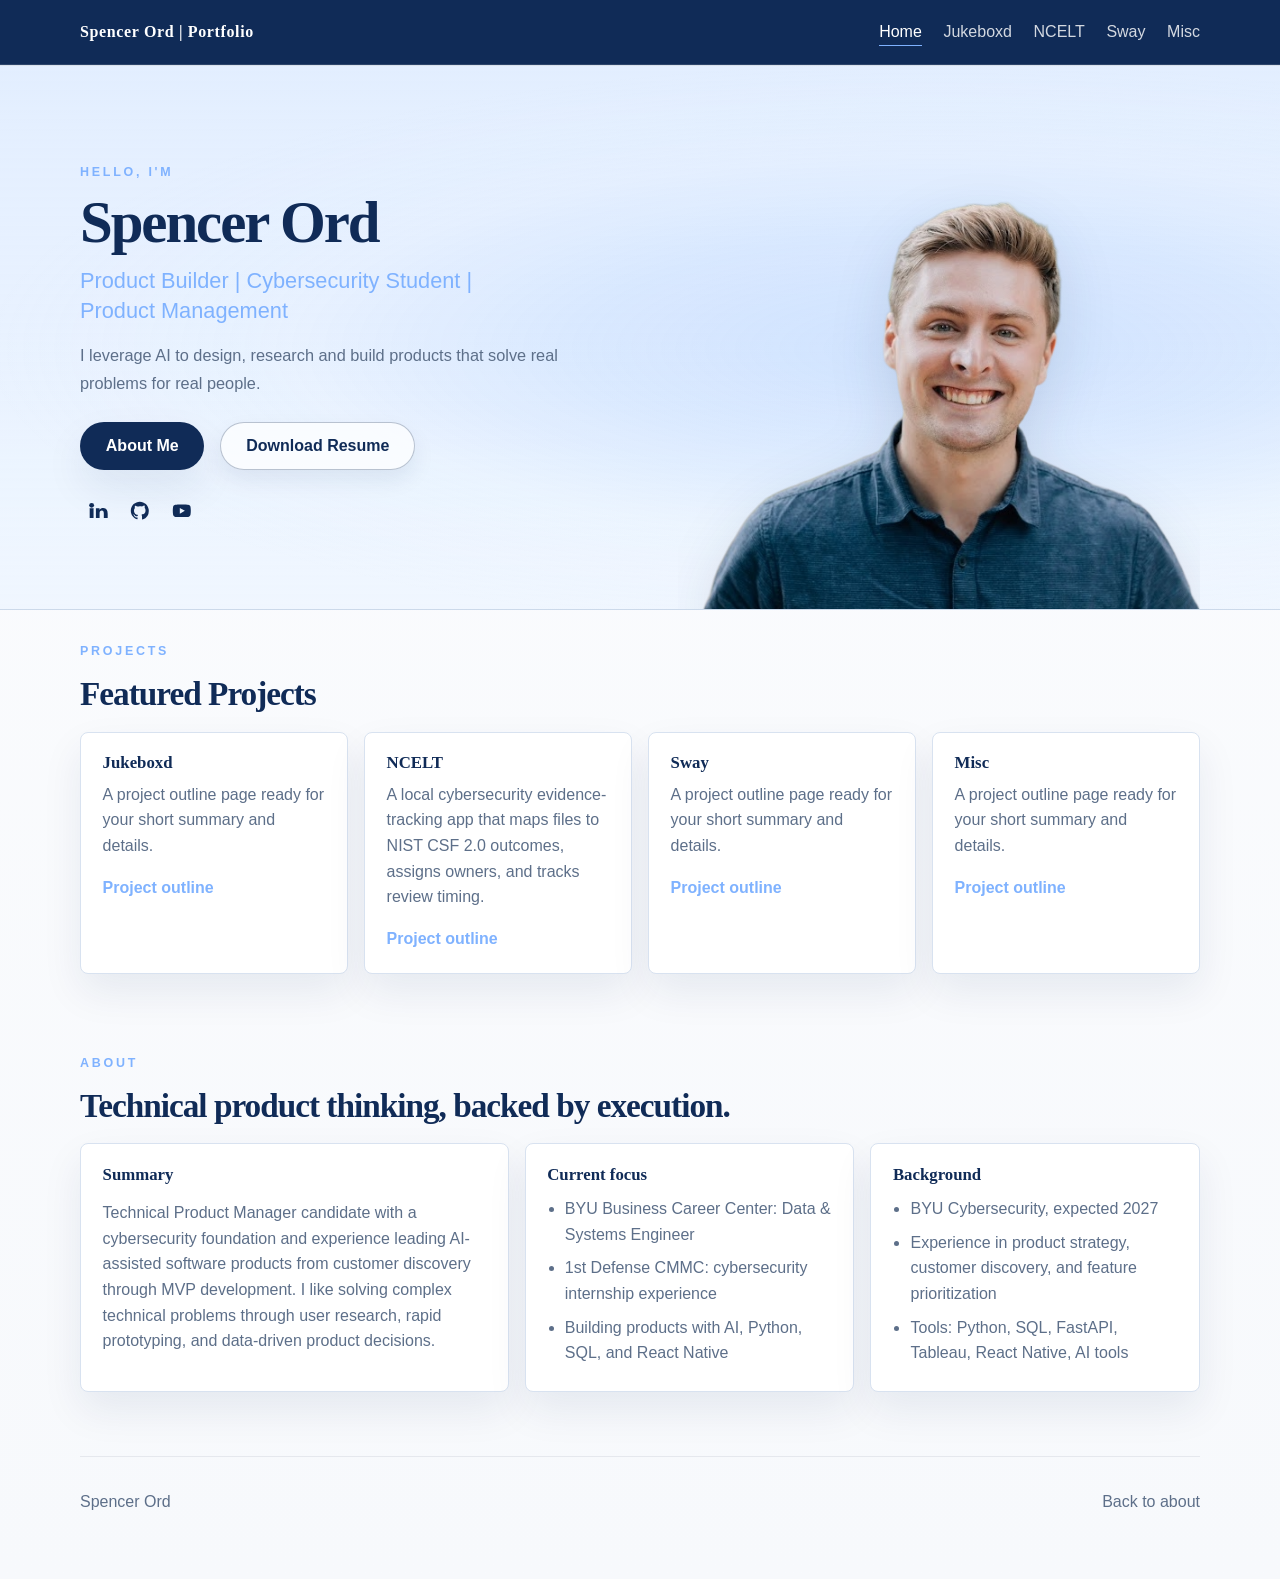
==== index.html @ ccb07f0c "NCELT details updated" ====
<!DOCTYPE html>
<html lang="en">
	<head>
		<meta charset="UTF-8" />
		<meta name="viewport" content="width=device-width, initial-scale=1.0" />
		<title>Spencer Ord | Portfolio</title>
		<link rel="icon" type="image/x-icon" href="assets/img/favicon.png">
		<meta
			name="description"
			content="Spencer Ord's portfolio highlighting product building, cybersecurity, and product management."
		/>
		<link rel="preconnect" href="https://fonts.googleapis.com" />
		<link rel="preconnect" href="https://fonts.gstatic.com" crossorigin />
		<link
			href="https://fonts.googleapis.com/css2?family=Inter:wght@400;500;600;700;800&display=swap"
			rel="stylesheet"
		/>
		<link rel="stylesheet" href="css/styles.css" />
	</head>
	<body>
		<header class="site-header">
			<div class="container nav-bar">
				<a class="brand" href="index.html">Spencer Ord | Portfolio</a>
				<nav class="site-nav" aria-label="Primary navigation">
					<a href="index.html" class="active">Home</a>
					<a href="pages/jukeboxd.html">Jukeboxd</a>
					<a href="pages/ncelt.html">NCELT</a>
					<a href="pages/sway.html">Sway</a>
					<a href="pages/misc.html">Misc</a>
				</nav>
			</div>
		</header>

		<main>
			<section class="hero">
				<div class="container hero-grid">
					<div class="hero-content">
						<p class="eyebrow">Hello, I'm</p>
						<h1>Spencer Ord</h1>
						<p class="hero-copy">Product Builder | Cybersecurity Student | Product Management</p>
						<p class="section-copy">I leverage AI to design, research and build products that solve real problems for real people.</p>
						<div class="hero-actions">
							<a class="btn btn-primary" href="#about">About Me</a>
							<a class="btn btn-secondary" href="assets/Spencer%20Ord%20Product%20Resume.docx">Download Resume</a>
						</div>
						<div class="social-row" id="links" aria-label="Social links">
							<a href="https://www.linkedin.com/in/spencer-ord/" aria-label="LinkedIn">
								<svg viewBox="0 0 24 24" aria-hidden="true">
									<circle cx="6.25" cy="5.9" r="2.7" />
									<rect x="4.1" y="9.2" width="4.3" height="10.8" rx="0.2" />
									<path d="M11 9.2h4v1.5h.1c.8-1.1 2.2-1.8 4-1.8 3.3 0 5 2.2 5 6.3V20h-4.3v-5.1c0-1.9-.7-3.1-2.2-3.1-1.7 0-2.5 1.1-2.5 3.1V20H11z" />
								</svg>
							</a>
							<a href="https://github.com/sord0250" aria-label="GitHub">
								<svg viewBox="0 0 24 24" aria-hidden="true"><path d="M12 2C6.48 2 2 6.48 2 12.02c0 4.42 2.87 8.17 6.84 9.49.5.09.66-.22.66-.47v-1.72c-2.78.61-3.36-1.19-3.36-1.19-.45-1.16-1.1-1.47-1.1-1.47-.9-.61.07-.6.07-.6 1 .07 1.52 1.03 1.52 1.03.88 1.51 2.31 1.07 2.87.82.09-.64.35-1.07.63-1.32-2.22-.25-4.56-1.11-4.56-4.95 0-1.09.39-1.98 1.03-2.68-.1-.25-.45-1.26.1-2.63 0 0 .84-.27 2.75 1.02A9.44 9.44 0 0 1 12 6.81c.85 0 1.71.11 2.51.33 1.9-1.29 2.74-1.02 2.74-1.02.55 1.37.2 2.38.1 2.63.64.7 1.03 1.59 1.03 2.68 0 3.85-2.35 4.7-4.59 4.94.36.32.69.96.69 1.94v2.88c0 .25.16.56.67.46A10.02 10.02 0 0 0 22 12.02C22 6.48 17.52 2 12 2Z"/></svg>
							</a>
							<a href="https://www.youtube.com/@spencer-ord" aria-label="YouTube">
								<svg viewBox="0 0 24 24" aria-hidden="true"><path d="M21.6 7.2a2.49 2.49 0 0 0-1.75-1.77C18.31 5 12 5 12 5s-6.31 0-7.85.43A2.49 2.49 0 0 0 2.4 7.2 26.06 26.06 0 0 0 2 12a26.06 26.06 0 0 0 .4 4.8 2.49 2.49 0 0 0 1.75 1.77C5.69 19 12 19 12 19s6.31 0 7.85-.43a2.49 2.49 0 0 0 1.75-1.77A26.06 26.06 0 0 0 22 12a26.06 26.06 0 0 0-.4-4.8ZM9.8 15.2V8.8L15.4 12Z"/></svg>
							</a>
						</div>
					</div>

					<aside class="hero-portrait" aria-label="Headshot portrait">
						<img class="portrait-image" src="assets/img/headshot.png" alt="Spencer Ord headshot" />
					</aside>
				</div>
			</section>

			<section class="section" id="projects">
				<div class="container">
					<div class="section-heading">
						<p class="eyebrow">Projects</p>
						<h2>Featured Projects</h2>
					</div>

					<div class="project-grid">
						<article class="card">
							<h3>Jukeboxd</h3>
							<p>A project outline page ready for your short summary and details.</p>
							<a class="card-link" href="pages/jukeboxd.html">Project outline</a>
						</article>
						<article class="card">
							<h3>NCELT</h3>
							<p>A local cybersecurity evidence-tracking app that maps files to NIST CSF 2.0 outcomes, assigns owners, and tracks review timing.</p>
							<a class="card-link" href="pages/ncelt.html">Project outline</a>
						</article>
						<article class="card">
							<h3>Sway</h3>
							<p>A project outline page ready for your short summary and details.</p>
							<a class="card-link" href="pages/sway.html">Project outline</a>
						</article>
						<article class="card">
							<h3>Misc</h3>
							<p>A project outline page ready for your short summary and details.</p>
							<a class="card-link" href="pages/misc.html">Project outline</a>
						</article>
					</div>
				</div>
			</section>

			<section class="section about-section" id="about">
				<div class="container">
					<div class="section-heading">
						<p class="eyebrow">About</p>
						<h2>Technical product thinking, backed by execution.</h2>
					</div>
					<div class="about-grid">
						<div class="about-card about-summary">
							<h3>Summary</h3>
							<p>
								Technical Product Manager candidate with a cybersecurity foundation and experience leading AI-assisted software products from customer discovery through MVP development. I like solving complex technical problems through user research, rapid prototyping, and data-driven product decisions.
							</p>
						</div>
						<div class="about-card">
							<h3>Current focus</h3>
							<ul>
								<li>BYU Business Career Center: Data & Systems Engineer</li>
								<li>1st Defense CMMC: cybersecurity internship experience</li>
								<li>Building products with AI, Python, SQL, and React Native</li>
							</ul>
						</div>
						<div class="about-card">
							<h3>Background</h3>
							<ul>
								<li>BYU Cybersecurity, expected 2027</li>
								<li>Experience in product strategy, customer discovery, and feature prioritization</li>
								<li>Tools: Python, SQL, FastAPI, Tableau, React Native, AI tools</li>
							</ul>
						</div>
					</div>
				</div>
			</section>
		</main>

		<footer class="site-footer">
			<div class="container footer-bar">
				<p>Spencer Ord</p>
				<a href="#about">Back to about</a>
			</div>
		</footer>
	</body>
</html>
---- css/styles.css ----
:root {
  color-scheme: light;
  --bg: #f7f9fc;
  --surface: #ffffff;
  --surface-soft: #eef5ff;
  --border: #d8e2f0;
  --text: #10233f;
  --muted: #5d6f89;
  --navy: #102b57;
  --navy-2: #173b73;
  --light-blue: #7fb2ff;
  --light-blue-soft: #d9e9ff;
  --shadow: 0 18px 40px rgba(16, 43, 87, 0.08);
  --shadow-strong: 0 16px 34px rgba(16, 43, 87, 0.16);
  --radius: 8px;
  --space-1: 0.5rem;
  --space-2: 1rem;
  --space-3: 1.5rem;
  --space-4: 2rem;
  --space-5: 3rem;
}

* {
  box-sizing: border-box;
}

html {
  scroll-behavior: smooth;
}

body {
  margin: 0;
  font-family: "Segoe UI", "Helvetica Neue", Arial, sans-serif;
  background: linear-gradient(180deg, #fbfcfe 0%, var(--bg) 100%);
  color: var(--text);
  line-height: 1.6;
}

a {
  color: inherit;
  text-decoration: none;
}

.container {
  width: min(1120px, calc(100% - 2rem));
  margin: 0 auto;
}

.site-header {
  position: sticky;
  top: 0;
  z-index: 20;
  background: var(--navy);
  backdrop-filter: blur(12px);
  border-bottom: 1px solid rgba(255, 255, 255, 0.12);
}

.nav-bar,
.footer-bar {
  display: flex;
  align-items: center;
  justify-content: space-between;
  gap: var(--space-2);
  padding: 1rem 0;
}

.brand {
  font-weight: 800;
  letter-spacing: 0.04em;
  color: #ffffff;
  font-family: Georgia, "Times New Roman", serif;
}

.site-nav {
  display: flex;
  align-items: center;
  gap: 1.35rem;
  flex-wrap: wrap;
}

.site-nav a {
  position: relative;
  display: inline-flex;
  align-items: center;
  min-height: 2rem;
  color: rgba(255, 255, 255, 0.82);
  transition: color 240ms ease;
}

.site-nav a::after {
  position: absolute;
  right: 0;
  bottom: 0.1rem;
  left: 0;
  height: 1px;
  content: "";
  background: var(--light-blue);
  opacity: 0;
  transform: scaleX(0.5);
  transform-origin: center;
  transition: transform 240ms ease, opacity 240ms ease;
}

.site-nav a:hover,
.site-nav a.active {
  color: #ffffff;
}

.site-nav a:hover::after,
.site-nav a.active::after {
  opacity: 1;
  transform: scaleX(1);
}

.hero {
  padding: var(--space-5) 0 0;
  background:
    radial-gradient(ellipse at 73% 52%, rgba(127, 178, 255, 0.24) 0%, rgba(127, 178, 255, 0.14) 28%, rgba(217, 233, 255, 0.08) 48%, rgba(217, 233, 255, 0) 72%),
    linear-gradient(180deg, rgba(217, 233, 255, 0.72) 0%, rgba(239, 246, 255, 0.94) 100%);
  border-top: 1px solid rgba(16, 35, 63, 0.1);
  border-bottom: 1px solid rgba(16, 35, 63, 0.1);
}

.hero-grid,
.project-grid-detail {
  display: grid;
  gap: var(--space-5);
  align-items: stretch;
  grid-template-columns: minmax(0, 1fr) minmax(320px, 0.95fr);
}

.hero-grid {
  min-height: clamp(29rem, 55vh, 34rem);
}

.hero-content {
  align-self: center;
  max-width: none;
  width: 100%;
  padding-bottom: var(--space-4);
}

.eyebrow {
  margin: 0 0 var(--space-1);
  color: var(--light-blue);
  letter-spacing: 0.22em;
  text-transform: uppercase;
  font-size: 0.78rem;
  font-weight: 700;
}

h1,
h2,
h3 {
  line-height: 1.08;
  margin: 0;
  font-family: Georgia, serif;
  font-weight: 700;
}

h1 {
  font-size: clamp(2.6rem, 4.6vw, 4.35rem);
  letter-spacing: -0.035em;
  color: var(--navy);
}

h2 {
  font-size: clamp(1.5rem, 2.6vw, 2.3rem);
  letter-spacing: -0.03em;
  color: var(--navy);
}

h3 {
  font-size: 1.05rem;
  color: var(--navy);
}

.hero-copy,
.section-copy,
.card p,
.project-panel p,
.project-summary p {
  color: var(--muted);
}

.hero-copy {
  max-width: 36ch;
  font-size: clamp(1.18rem, 2vw, 1.36rem);
  line-height: 1.35;
  margin: 0.75rem 0 0;
  color: var(--light-blue);
}

.section-copy {
  max-width: 60ch;
  margin: var(--space-2) 0 0;
  font-size: 1.02rem;
  line-height: 1.75;
}

.hero-actions {
  display: flex;
  flex-wrap: wrap;
  gap: var(--space-2);
  margin-top: var(--space-3);
}

.btn {
  display: inline-flex;
  align-items: center;
  justify-content: center;
  min-height: 3rem;
  padding: 0 1.55rem;
  border-radius: 999px;
  font-weight: 700;
  line-height: 1;
  border: 1px solid transparent;
  box-shadow: 0 10px 22px rgba(16, 43, 87, 0.08);
  transition: transform 240ms ease, background-color 240ms ease, border-color 240ms ease, box-shadow 240ms ease, color 240ms ease;
}

.btn:hover {
  box-shadow: var(--shadow-strong);
  transform: translateY(-2px);
}

.btn-primary {
  background: var(--navy);
  color: white;
  box-shadow: var(--shadow);
}

.btn-secondary {
  background: rgba(255, 255, 255, 0.72);
  color: var(--navy);
  border-color: rgba(16, 43, 87, 0.28);
}

.btn-secondary:hover {
  background: #ffffff;
  border-color: rgba(16, 43, 87, 0.42);
}

.card,
.info-panel,
.project-panel {
  background: var(--surface);
  border: 1px solid var(--border);
  border-radius: var(--radius);
  box-shadow: var(--shadow);
}

.info-panel,
.project-panel,
.card {
  padding: 1.35rem;
}

.hero-portrait {
  position: relative;
  background: transparent;
  border: 0;
  box-shadow: none;
  min-height: 100%;
  display: flex;
  justify-content: flex-end;
  align-items: flex-end;
  overflow: hidden;
}


.portrait-image {
  width: min(100%, 620px);
  height: auto;
  object-fit: contain;
  filter: drop-shadow(0 20px 28px rgba(16, 35, 63, 0.12));
  position: relative;
  z-index: 1;
  margin-bottom: 0;
}

.hero-portrait .portrait-label,
.hero-portrait .portrait-figure {
  display: none;
}

.project-grid {
  display: grid;
  grid-template-columns: repeat(4, minmax(0, 1fr));
  gap: 1rem;
}

.card p {
  margin: 0.6rem 0 0;
}

.card .card-link {
  display: inline-flex;
  margin-top: 1rem;
  color: var(--light-blue);
  font-weight: 700;
}

.social-row {
  display: flex;
  align-items: center;
  gap: var(--space-1);
  margin-top: var(--space-3);
}

.social-row a {
  display: inline-flex;
  align-items: center;
  justify-content: center;
  width: 2.15rem;
  height: 2.15rem;
  border-radius: 50%;
  color: var(--navy);
  transition: background-color 240ms ease, color 240ms ease, transform 240ms ease;
}

.social-row a:hover {
  background: rgba(255, 255, 255, 0.7);
  color: var(--navy-2);
  transform: translateY(-1px);
}

.social-row svg {
  width: 1.35rem;
  height: 1.35rem;
  fill: currentColor;
}

.about-section {
  padding-top: 1rem;
}

.about-grid {
  display: grid;
  grid-template-columns: 1.3fr 1fr 1fr;
  gap: 1rem;
}

.about-card {
  padding: 1.35rem;
  background: var(--surface);
  border: 1px solid var(--border);
  border-radius: var(--radius);
  box-shadow: var(--shadow);
}

.about-card p,
.about-card li {
  color: var(--muted);
}

.about-card ul {
  margin: 0.75rem 0 0;
  padding-left: 1.1rem;
}

.about-card li + li {
  margin-top: 0.5rem;
}

.section {
  padding: 2rem 0 3rem;
}

.section-heading {
  display: grid;
  gap: 0.35rem;
  margin-bottom: 1.25rem;
}

.project-page {
  padding: 3rem 0 4rem;
}

.project-summary {
  margin-top: 1rem;
  padding: 1rem 1.1rem;
  border: 1px solid var(--border);
  border-radius: var(--radius);
  background: var(--surface);
}

.project-intro {
  margin: 0;
  color: var(--muted);
  font-size: 1.05rem;
  line-height: 1.7;
}

.project-snapshot {
  display: grid;
  grid-template-columns: repeat(3, minmax(0, 1fr));
  gap: 0.85rem;
  margin-top: 1rem;
}

.project-stat {
  padding: 1rem;
  border: 1px solid var(--border);
  border-radius: var(--radius);
  background: linear-gradient(180deg, #ffffff 0%, #f6f9fe 100%);
}

.project-stat span {
  display: block;
  color: var(--light-blue);
  font-size: 0.72rem;
  font-weight: 800;
  letter-spacing: 0.18em;
  text-transform: uppercase;
}

.project-stat strong {
  display: block;
  margin-top: 0.45rem;
  color: var(--navy);
  font-size: 1rem;
  line-height: 1.35;
}

.project-stat p {
  margin: 0.55rem 0 0;
  color: var(--muted);
  font-size: 0.94rem;
}

.video-placeholder {
  aspect-ratio: 16 / 9;
  display: grid;
  place-items: center;
  margin-top: 0.9rem;
  border-radius: var(--radius);
  border: 1px dashed #b6c8e3;
  background: linear-gradient(180deg, #edf4ff 0%, #f7fbff 100%);
  color: var(--navy);
  font-weight: 700;
}

.detail-list {
  display: grid;
  gap: 1rem;
}

.project-section-grid {
  display: grid;
  grid-template-columns: repeat(3, minmax(0, 1fr));
  gap: 1rem;
  margin-top: 1rem;
}

.project-section-grid-alt {
  grid-template-columns: repeat(2, minmax(0, 1fr));
}

.project-ai-section {
  margin-top: 1rem;
  padding: 1.35rem;
}

.ai-grid {
  display: grid;
  grid-template-columns: repeat(3, minmax(0, 1fr));
  gap: 1rem;
  margin-top: 1rem;
}

.ai-grid div {
  padding: 1rem;
  border: 1px solid var(--border);
  border-radius: var(--radius);
  background: linear-gradient(180deg, #ffffff 0%, #f6f9fe 100%);
}

.ai-grid span {
  display: block;
  color: var(--light-blue);
  font-size: 0.72rem;
  font-weight: 800;
  letter-spacing: 0.18em;
  text-transform: uppercase;
}

.ai-grid p {
  margin: 0.5rem 0 0;
  color: var(--muted);
}

.project-story p:last-child,
.project-panel p:last-child {
  margin-bottom: 0;
}

.feature-list {
  margin: 0.85rem 0 0;
  padding-left: 1.1rem;
  color: var(--muted);
}

.feature-list li + li {
  margin-top: 0.55rem;
}

.blank-field {
  min-height: 4rem;
  margin-top: 0.75rem;
  border-radius: var(--radius);
  border: 1px dashed #b6c8e3;
  background: linear-gradient(180deg, #f9fbff 0%, #edf4ff 100%);
}

.site-footer {
  padding: 1rem 0 2rem;
}

.footer-bar {
  border-top: 1px solid rgba(16, 35, 63, 0.08);
  color: var(--muted);
}

@media (max-width: 820px) {
  .hero-grid,
  .project-grid-detail,
  .project-grid,
  .about-grid,
  .project-snapshot,
  .project-section-grid,
  .ai-grid {
    grid-template-columns: 1fr;
  }

  .project-section-grid-alt {
    grid-template-columns: 1fr;
  }

  .nav-bar,
  .footer-bar {
    flex-direction: column;
    align-items: flex-start;
  }

  .site-nav {
    gap: 0.95rem;
  }

  .hero {
    padding-top: var(--space-4);
    background:
      radial-gradient(ellipse at 50% 82%, rgba(127, 178, 255, 0.22) 0%, rgba(127, 178, 255, 0.12) 30%, rgba(217, 233, 255, 0.07) 50%, rgba(217, 233, 255, 0) 74%),
      linear-gradient(180deg, rgba(217, 233, 255, 0.72) 0%, rgba(239, 246, 255, 0.94) 100%);
  }

  .hero-grid {
    min-height: 0;
    gap: var(--space-2);
  }

  .hero-content {
    padding-bottom: var(--space-2);
  }

  .hero-portrait {
    min-height: 0;
    justify-content: center;
  }

  .portrait-image {
    width: min(100%, 31rem);
  }
}

@media (max-width: 520px) {
  .container {
    width: min(100% - 1.5rem, 1120px);
  }

  .nav-bar,
  .footer-bar {
    gap: 0.75rem;
  }

  .site-nav {
    width: 100%;
    justify-content: space-between;
    gap: 0.5rem;
  }

  .hero {
    padding-top: var(--space-3);
  }

  h1 {
    font-size: clamp(2.35rem, 13vw, 3.2rem);
  }

  .hero-actions {
    gap: 0.75rem;
  }

  .btn {
    width: 100%;
    padding-inline: var(--space-2);
  }

  .social-row {
    justify-content: center;
  }

  .portrait-image {
    width: min(100%, 26rem);
  }
}
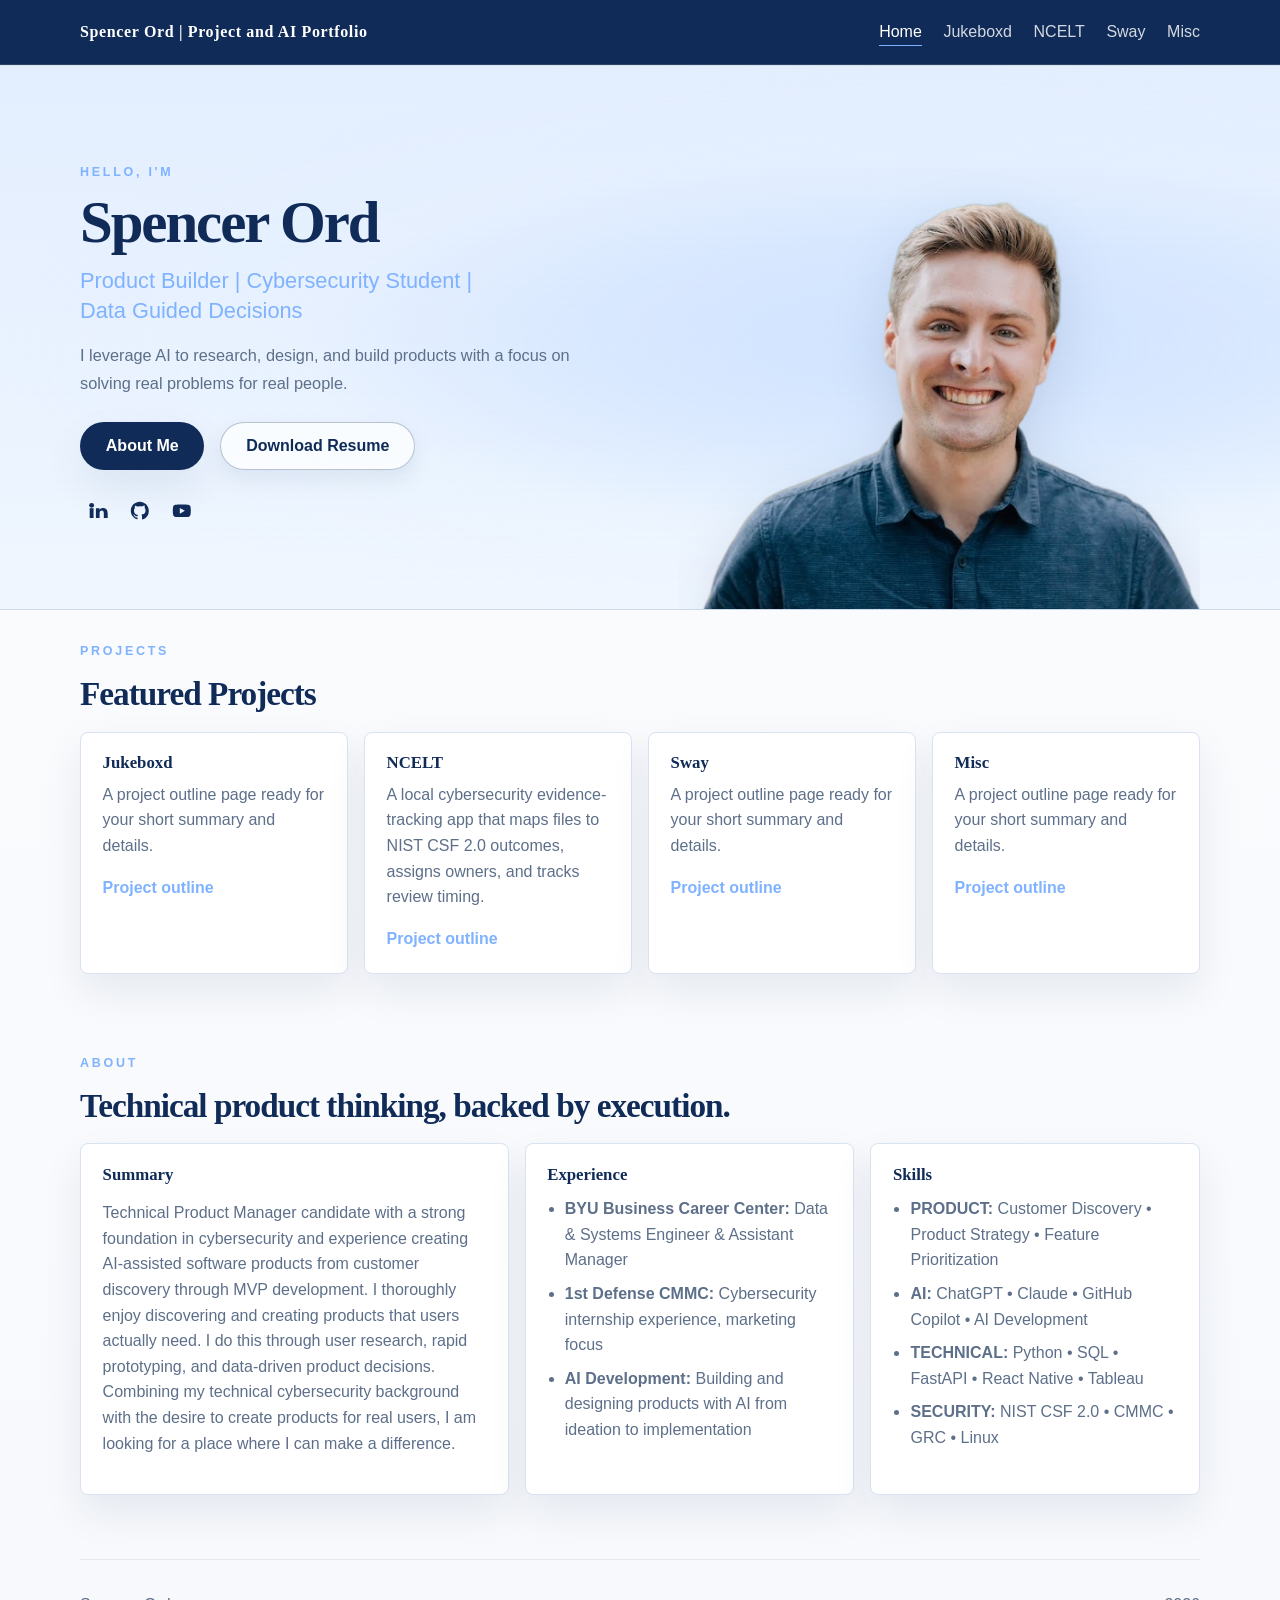
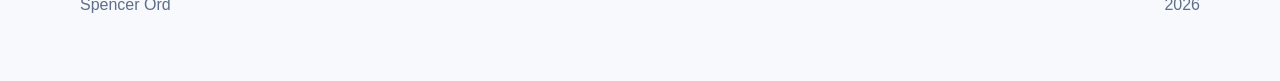
==== commit 65915cdf: "1st draft of Jukeboxd tab" ====
--- a/index.html
+++ b/index.html
@@ -3,7 +3,7 @@
 	<head>
 		<meta charset="UTF-8" />
 		<meta name="viewport" content="width=device-width, initial-scale=1.0" />
-		<title>Spencer Ord | Portfolio</title>
+		<title>Spencer Ord | Project and AI Portfolio</title>
 		<link rel="icon" type="image/x-icon" href="assets/img/favicon.png">
 		<meta
 			name="description"
@@ -20,7 +20,7 @@
 	<body>
 		<header class="site-header">
 			<div class="container nav-bar">
-				<a class="brand" href="index.html">Spencer Ord | Portfolio</a>
+				<a class="brand" href="index.html">Spencer Ord | Project and AI Portfolio</a>
 				<nav class="site-nav" aria-label="Primary navigation">
 					<a href="index.html" class="active">Home</a>
 					<a href="pages/jukeboxd.html">Jukeboxd</a>
@@ -37,8 +37,8 @@
 					<div class="hero-content">
 						<p class="eyebrow">Hello, I'm</p>
 						<h1>Spencer Ord</h1>
-						<p class="hero-copy">Product Builder | Cybersecurity Student | Product Management</p>
-						<p class="section-copy">I leverage AI to design, research and build products that solve real problems for real people.</p>
+						<p class="hero-copy">Product Builder | Cybersecurity Student | Data Guided Decisions </p>
+						<p class="section-copy">I leverage AI to research, design, and build products with a focus on solving real problems for real people.</p>
 						<div class="hero-actions">
 							<a class="btn btn-primary" href="#about">About Me</a>
 							<a class="btn btn-secondary" href="assets/Spencer%20Ord%20Product%20Resume.docx">Download Resume</a>
@@ -108,23 +108,24 @@
 						<div class="about-card about-summary">
 							<h3>Summary</h3>
 							<p>
-								Technical Product Manager candidate with a cybersecurity foundation and experience leading AI-assisted software products from customer discovery through MVP development. I like solving complex technical problems through user research, rapid prototyping, and data-driven product decisions.
+								Technical Product Manager candidate with a strong foundation in cybersecurity and experience creating AI-assisted software products from customer discovery through MVP development. I thoroughly enjoy discovering and creating products that users actually need. I do this through user research, rapid prototyping, and data-driven product decisions. Combining my technical cybersecurity background with the desire to create products for real users, I am looking for a place where I can make a difference.
 							</p>
 						</div>
 						<div class="about-card">
-							<h3>Current focus</h3>
+							<h3>Experience</h3>
 							<ul>
-								<li>BYU Business Career Center: Data & Systems Engineer</li>
-								<li>1st Defense CMMC: cybersecurity internship experience</li>
-								<li>Building products with AI, Python, SQL, and React Native</li>
+								<li><b>BYU Business Career Center:</b> Data & Systems Engineer & Assistant Manager</li>
+								<li><b>1st Defense CMMC:</b> Cybersecurity internship experience, marketing focus</li>
+								<li><b>AI Development:</b> Building and designing products with AI from ideation to implementation</li>
 							</ul>
 						</div>
 						<div class="about-card">
-							<h3>Background</h3>
+							<h3>Skills</h3>
 							<ul>
-								<li>BYU Cybersecurity, expected 2027</li>
-								<li>Experience in product strategy, customer discovery, and feature prioritization</li>
-								<li>Tools: Python, SQL, FastAPI, Tableau, React Native, AI tools</li>
+								<li><b>PRODUCT:</b> Customer Discovery • Product Strategy • Feature Prioritization</li>
+								<li><b>AI:</b> ChatGPT • Claude • GitHub Copilot • AI Development</li>
+								<li><b>TECHNICAL:</b> Python • SQL • FastAPI • React Native • Tableau</li>
+								<li><b>SECURITY:</b> NIST CSF 2.0 • CMMC • GRC • Linux</li>
 							</ul>
 						</div>
 					</div>
@@ -135,7 +136,7 @@
 		<footer class="site-footer">
 			<div class="container footer-bar">
 				<p>Spencer Ord</p>
-				<a href="#about">Back to about</a>
+				<a>2026</a>
 			</div>
 		</footer>
 	</body>
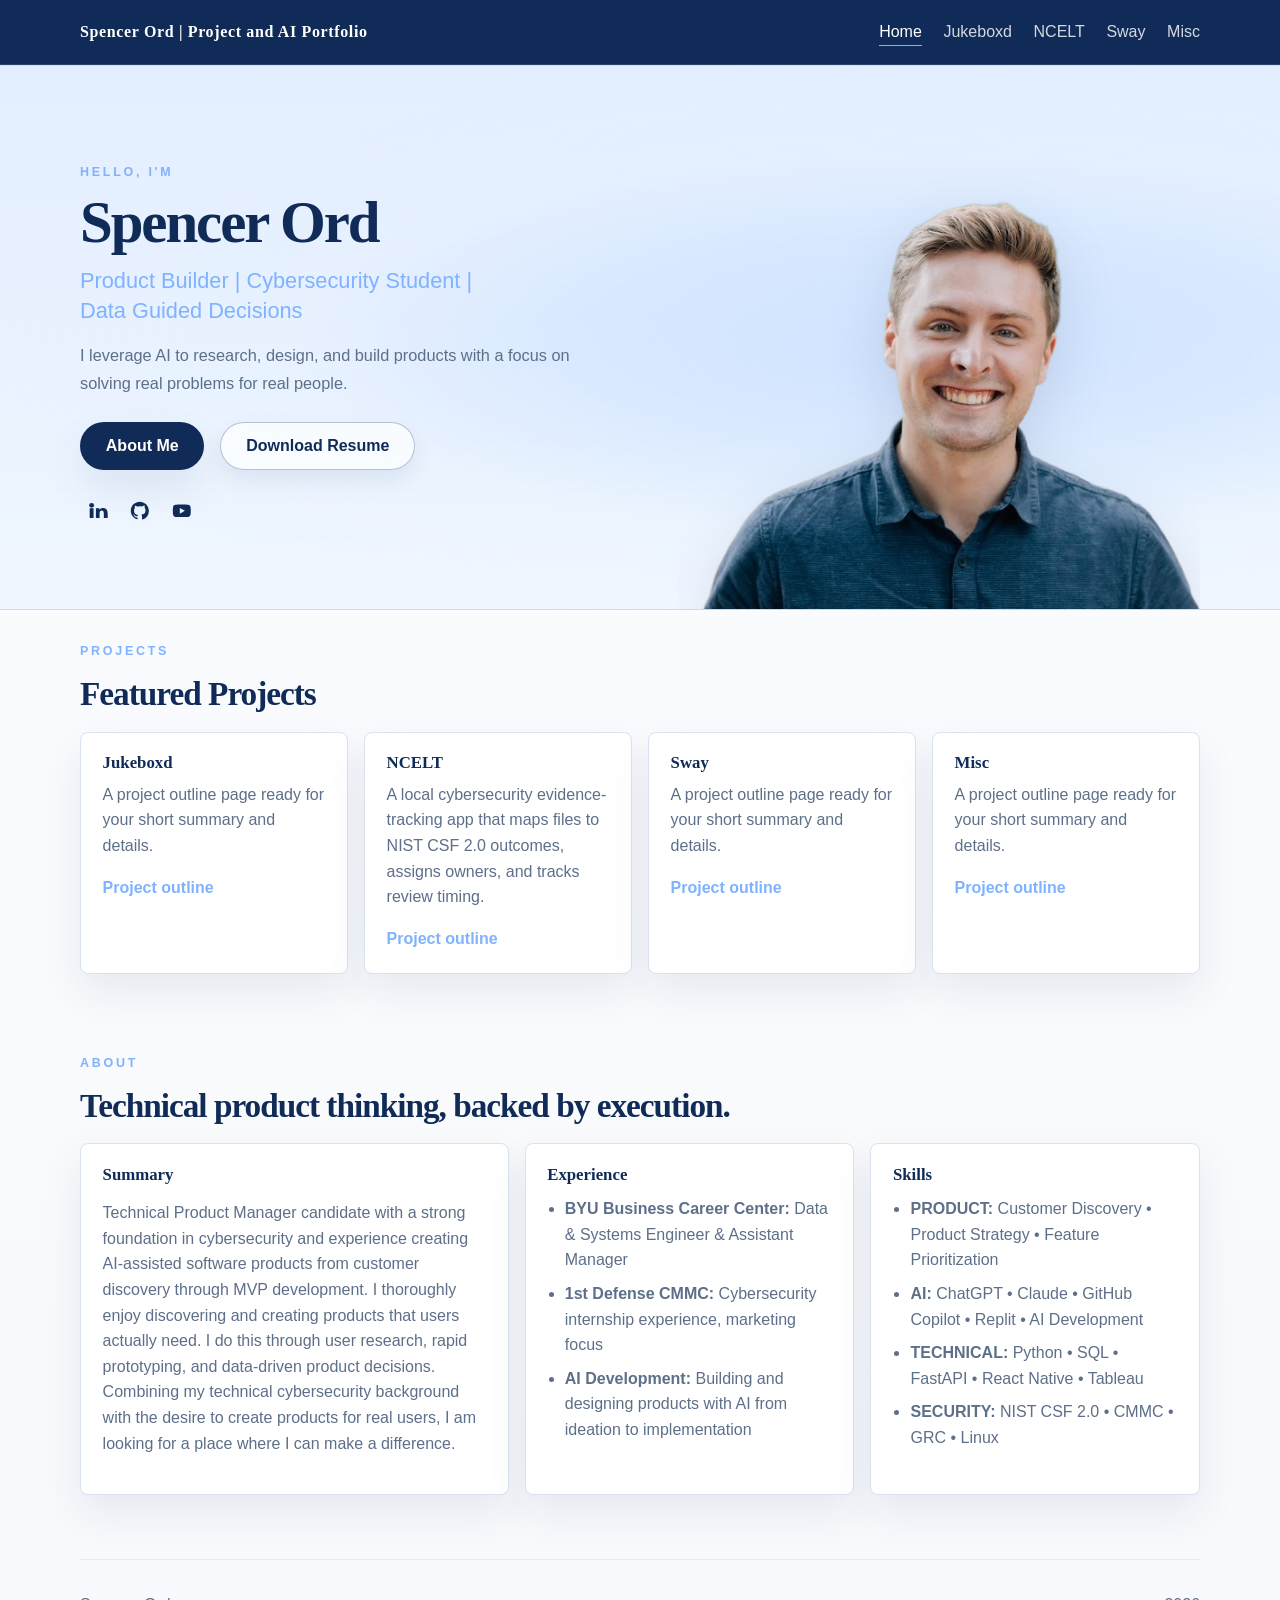
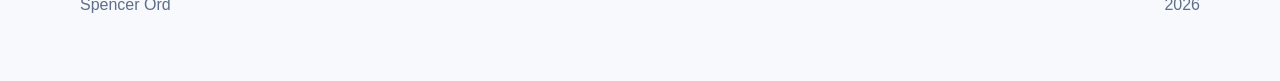
==== commit 64a23cf3: "added replit" ====
--- a/index.html
+++ b/index.html
@@ -123,7 +123,7 @@
 							<h3>Skills</h3>
 							<ul>
 								<li><b>PRODUCT:</b> Customer Discovery • Product Strategy • Feature Prioritization</li>
-								<li><b>AI:</b> ChatGPT • Claude • GitHub Copilot • AI Development</li>
+								<li><b>AI:</b> ChatGPT • Claude • GitHub Copilot • Replit • AI Development</li>
 								<li><b>TECHNICAL:</b> Python • SQL • FastAPI • React Native • Tableau</li>
 								<li><b>SECURITY:</b> NIST CSF 2.0 • CMMC • GRC • Linux</li>
 							</ul>
--- a/css/styles.css
+++ b/css/styles.css
@@ -112,6 +112,156 @@
   transform: scaleX(1);
 }
 
+.sway-page {
+  --bg: #fbfaf4;
+  --surface: #ffffff;
+  --surface-soft: #f5f6ef;
+  --border: #e2e7d8;
+  --text: #21412f;
+  --muted: #5c6f5d;
+  --navy: #234d33;
+  --navy-2: #2f6a42;
+  --light-blue: #a9cf8f;
+  --light-blue-soft: #d9e8c7;
+  --shadow: 0 18px 40px rgba(35, 77, 51, 0.1);
+  --shadow-strong: 0 16px 34px rgba(35, 77, 51, 0.18);
+  background: linear-gradient(180deg, #ffffff 0%, #fbfaf4 100%);
+}
+
+.sway-page .site-header {
+  background: #234d33;
+  border-bottom-color: rgba(214, 231, 198, 0.18);
+}
+
+.sway-page .brand {
+  color: #f5edd9;
+}
+
+.sway-page .site-nav a {
+  color: rgba(245, 237, 217, 0.88);
+}
+
+.sway-page .site-nav a::after {
+  background: #c7e3a0;
+}
+
+.sway-page .site-nav a:hover,
+.sway-page .site-nav a.active {
+  color: #f5edd9;
+}
+
+.jukeboxd-page {
+  --bg: #fbfaf4;
+  --surface: #ffffff;
+  --surface-soft: #f6f2e8;
+  --border: #d9d4c8;
+  --text: #2E3A5C;
+  --muted: #A94A34;
+  --navy: #2E3A5C;
+  --navy-2: #3d4b70;
+  --light-blue: #A94A34;
+  --light-blue-soft: #f0d4cc;
+  --shadow: 0 18px 40px rgba(46, 58, 92, 0.1);
+  --shadow-strong: 0 16px 34px rgba(46, 58, 92, 0.18);
+  background: linear-gradient(180deg, #ffffff 0%, #fbfaf4 100%);
+}
+
+.jukeboxd-page .site-header {
+  background: #2E3A5C;
+  border-bottom-color: rgba(251, 250, 244, 0.14);
+}
+
+.jukeboxd-page .brand {
+  color: #fbfaf4;
+}
+
+.jukeboxd-page .site-nav a {
+  color: rgba(251, 250, 244, 0.9);
+}
+
+.jukeboxd-page .site-nav a::after {
+  background: #A94A34;
+}
+
+.jukeboxd-page .site-nav a:hover,
+.jukeboxd-page .site-nav a.active {
+  color: #fbfaf4;
+}
+
+.ncelt-page {
+  color-scheme: light;
+  --bg: #f7f8ff;
+  --surface: #ffffff;
+  --surface-soft: #eef2ff;
+  --border: #d6dcff;
+  --text: #282932;
+  --muted: #555d78;
+  --navy: #282932;
+  --navy-2: #8f96ff;
+  --light-blue: #76a8ff;
+  --light-blue-soft: #dbe6ff;
+  --shadow: 0 18px 40px rgba(40, 41, 50, 0.1);
+  --shadow-strong: 0 18px 42px rgba(118, 168, 255, 0.22);
+  background: linear-gradient(180deg, #ffffff 0%, #f7f8ff 100%);
+}
+
+.ncelt-page .site-header {
+  background: #282932;
+  border-bottom-color: rgba(143, 150, 255, 0.22);
+}
+
+.ncelt-page .brand {
+  color: #ffffff;
+}
+
+.ncelt-page .site-nav a {
+  color: rgba(255, 255, 255, 0.78);
+}
+
+.ncelt-page .site-nav a::after {
+  background: linear-gradient(90deg, #8f96ff 0%, #76a8ff 100%);
+}
+
+.ncelt-page .site-nav a:hover,
+.ncelt-page .site-nav a.active {
+  color: #ffffff;
+}
+
+.ncelt-page .project-page {
+  background: linear-gradient(180deg, #ffffff 0%, #f7f8ff 100%);
+}
+
+.ncelt-page .project-summary,
+.ncelt-page .project-panel,
+.ncelt-page .project-dashboard-card,
+.ncelt-page .project-dashboard-decisions,
+.ncelt-page .project-metric,
+.ncelt-page .project-ai-mini-grid div {
+  background: #ffffff;
+  border-color: #d6dcff;
+  box-shadow: var(--shadow);
+}
+
+.ncelt-page .project-ai-mini-grid div {
+  background: linear-gradient(180deg, #ffffff 0%, #f3f6ff 100%);
+}
+
+.ncelt-page .eyebrow,
+.ncelt-page .project-metric span {
+  color: #6f78ff;
+}
+
+.ncelt-page .project-step-number {
+  background: linear-gradient(135deg, #8f96ff 0%, #76a8ff 100%);
+  color: #0f1117;
+  box-shadow: 0 10px 22px rgba(118, 168, 255, 0.22);
+}
+
+.ncelt-page .video-placeholder {
+  background: linear-gradient(180deg, #f3f6ff 0%, #ffffff 100%);
+  border-color: #b9c7ff;
+  color: #282932;
+}
 .hero {
   padding: var(--space-5) 0 0;
   background:
@@ -385,28 +535,163 @@
   background: var(--surface);
 }
 
-.project-intro {
-  margin: 0;
-  color: var(--muted);
-  font-size: 1.05rem;
-  line-height: 1.7;
-}
-
-.project-snapshot {
-  display: grid;
-  grid-template-columns: repeat(3, minmax(0, 1fr));
-  gap: 0.85rem;
+.project-dashboard {
+  display: grid;
+  gap: 1rem;
   margin-top: 1rem;
 }
 
-.project-stat {
-  padding: 1rem;
+.project-dashboard-top {
+  display: grid;
+  grid-template-columns: repeat(2, minmax(0, 1fr));
+  gap: 1rem;
+}
+
+.project-dashboard-card,
+.project-dashboard-decisions,
+.project-dashboard-features,
+.project-metric {
+  background: var(--surface);
   border: 1px solid var(--border);
   border-radius: var(--radius);
+  box-shadow: var(--shadow);
+}
+
+.project-dashboard-card,
+.project-dashboard-decisions,
+.project-metric {
+  padding: 1.35rem;
+}
+
+.project-dashboard-card p,
+.project-dashboard-decisions p,
+.project-metric p {
+  color: var(--muted);
+}
+
+.project-dashboard-card p {
+  margin: 0.65rem 0 0;
+}
+
+.project-dashboard-decisions {
+  padding: 1.35rem 1.35rem 1.1rem;
+}
+
+.project-step-list {
+  display: grid;
+  gap: 0.85rem;
+  margin: 1rem 0 0;
+  padding: 0;
+  list-style: none;
+}
+
+.project-step-list li {
+  display: flex;
+  gap: 0.85rem;
+  align-items: flex-start;
+  color: var(--muted);
+}
+
+.project-step-number {
+  flex: none;
+  display: grid;
+  place-items: center;
+  width: 1.75rem;
+  height: 1.75rem;
+  border-radius: 999px;
+  background: var(--navy);
+  color: #ffffff;
+  font-size: 0.88rem;
+  font-weight: 800;
+}
+
+.project-step-copy {
+  padding-top: 0.05rem;
+}
+
+.project-step-copy strong {
+  display: block;
+  color: var(--text);
+  font-size: 0.98rem;
+}
+
+.project-step-copy span {
+  display: block;
+  margin-top: 0.22rem;
+}
+
+.project-dashboard-features {
+  padding: 1.15rem 1.35rem 1.3rem;
+}
+
+.project-tag-row {
+  display: flex;
+  flex-wrap: wrap;
+  gap: 0.75rem;
+  margin-top: 0.95rem;
+}
+
+.project-tag {
+  display: inline-flex;
+  align-items: center;
+  min-height: 2.45rem;
+  padding: 0 1rem;
+  border-radius: 999px;
+  border: 1px solid var(--border);
   background: linear-gradient(180deg, #ffffff 0%, #f6f9fe 100%);
-}
-
-.project-stat span {
+  color: var(--navy);
+  font-weight: 700;
+  box-shadow: 0 10px 20px rgba(16, 43, 87, 0.06);
+}
+
+.project-impact-grid {
+  display: grid;
+  grid-template-columns: minmax(240px, 1fr) minmax(0, 2fr);
+  gap: 1rem;
+}
+
+.project-impact-card--wide {
+  display: grid;
+  gap: 1rem;
+}
+
+.project-impact-mini-grid {
+  display: grid;
+  grid-template-columns: repeat(2, minmax(0, 1fr));
+  gap: 1rem;
+}
+
+.project-impact-card--ai {
+  display: grid;
+  gap: 1rem;
+  align-content: start;
+}
+
+.project-ai-mini-grid {
+  display: grid;
+  gap: 0.75rem;
+}
+
+.project-ai-mini-grid div {
+  padding: 0.9rem 1rem;
+  border-radius: var(--radius);
+  border: 1px solid var(--border);
+  background: linear-gradient(180deg, #ffffff 0%, #f6f9fe 100%);
+}
+
+.project-ai-mini-grid strong {
+  display: block;
+  color: var(--navy);
+  font-size: 0.96rem;
+  line-height: 1.35;
+}
+
+.project-ai-mini-grid p {
+  margin: 0.35rem 0 0;
+  font-size: 0.92rem;
+}
+
+.project-metric span {
   display: block;
   color: var(--light-blue);
   font-size: 0.72rem;
@@ -415,7 +700,7 @@
   text-transform: uppercase;
 }
 
-.project-stat strong {
+.project-metric strong {
   display: block;
   margin-top: 0.45rem;
   color: var(--navy);
@@ -423,10 +708,16 @@
   line-height: 1.35;
 }
 
-.project-stat p {
+.project-metric p {
   margin: 0.55rem 0 0;
+  font-size: 0.94rem;
+}
+
+.project-intro {
+  margin: 0;
   color: var(--muted);
-  font-size: 0.94rem;
+  font-size: 1.05rem;
+  line-height: 1.7;
 }
 
 .video-placeholder {
@@ -441,78 +732,6 @@
   font-weight: 700;
 }
 
-.detail-list {
-  display: grid;
-  gap: 1rem;
-}
-
-.project-section-grid {
-  display: grid;
-  grid-template-columns: repeat(3, minmax(0, 1fr));
-  gap: 1rem;
-  margin-top: 1rem;
-}
-
-.project-section-grid-alt {
-  grid-template-columns: repeat(2, minmax(0, 1fr));
-}
-
-.project-ai-section {
-  margin-top: 1rem;
-  padding: 1.35rem;
-}
-
-.ai-grid {
-  display: grid;
-  grid-template-columns: repeat(3, minmax(0, 1fr));
-  gap: 1rem;
-  margin-top: 1rem;
-}
-
-.ai-grid div {
-  padding: 1rem;
-  border: 1px solid var(--border);
-  border-radius: var(--radius);
-  background: linear-gradient(180deg, #ffffff 0%, #f6f9fe 100%);
-}
-
-.ai-grid span {
-  display: block;
-  color: var(--light-blue);
-  font-size: 0.72rem;
-  font-weight: 800;
-  letter-spacing: 0.18em;
-  text-transform: uppercase;
-}
-
-.ai-grid p {
-  margin: 0.5rem 0 0;
-  color: var(--muted);
-}
-
-.project-story p:last-child,
-.project-panel p:last-child {
-  margin-bottom: 0;
-}
-
-.feature-list {
-  margin: 0.85rem 0 0;
-  padding-left: 1.1rem;
-  color: var(--muted);
-}
-
-.feature-list li + li {
-  margin-top: 0.55rem;
-}
-
-.blank-field {
-  min-height: 4rem;
-  margin-top: 0.75rem;
-  border-radius: var(--radius);
-  border: 1px dashed #b6c8e3;
-  background: linear-gradient(180deg, #f9fbff 0%, #edf4ff 100%);
-}
-
 .site-footer {
   padding: 1rem 0 2rem;
 }
@@ -527,13 +746,12 @@
   .project-grid-detail,
   .project-grid,
   .about-grid,
-  .project-snapshot,
-  .project-section-grid,
-  .ai-grid {
+  .project-dashboard-top,
+  .project-impact-grid {
     grid-template-columns: 1fr;
   }
 
-  .project-section-grid-alt {
+  .project-impact-mini-grid {
     grid-template-columns: 1fr;
   }
 
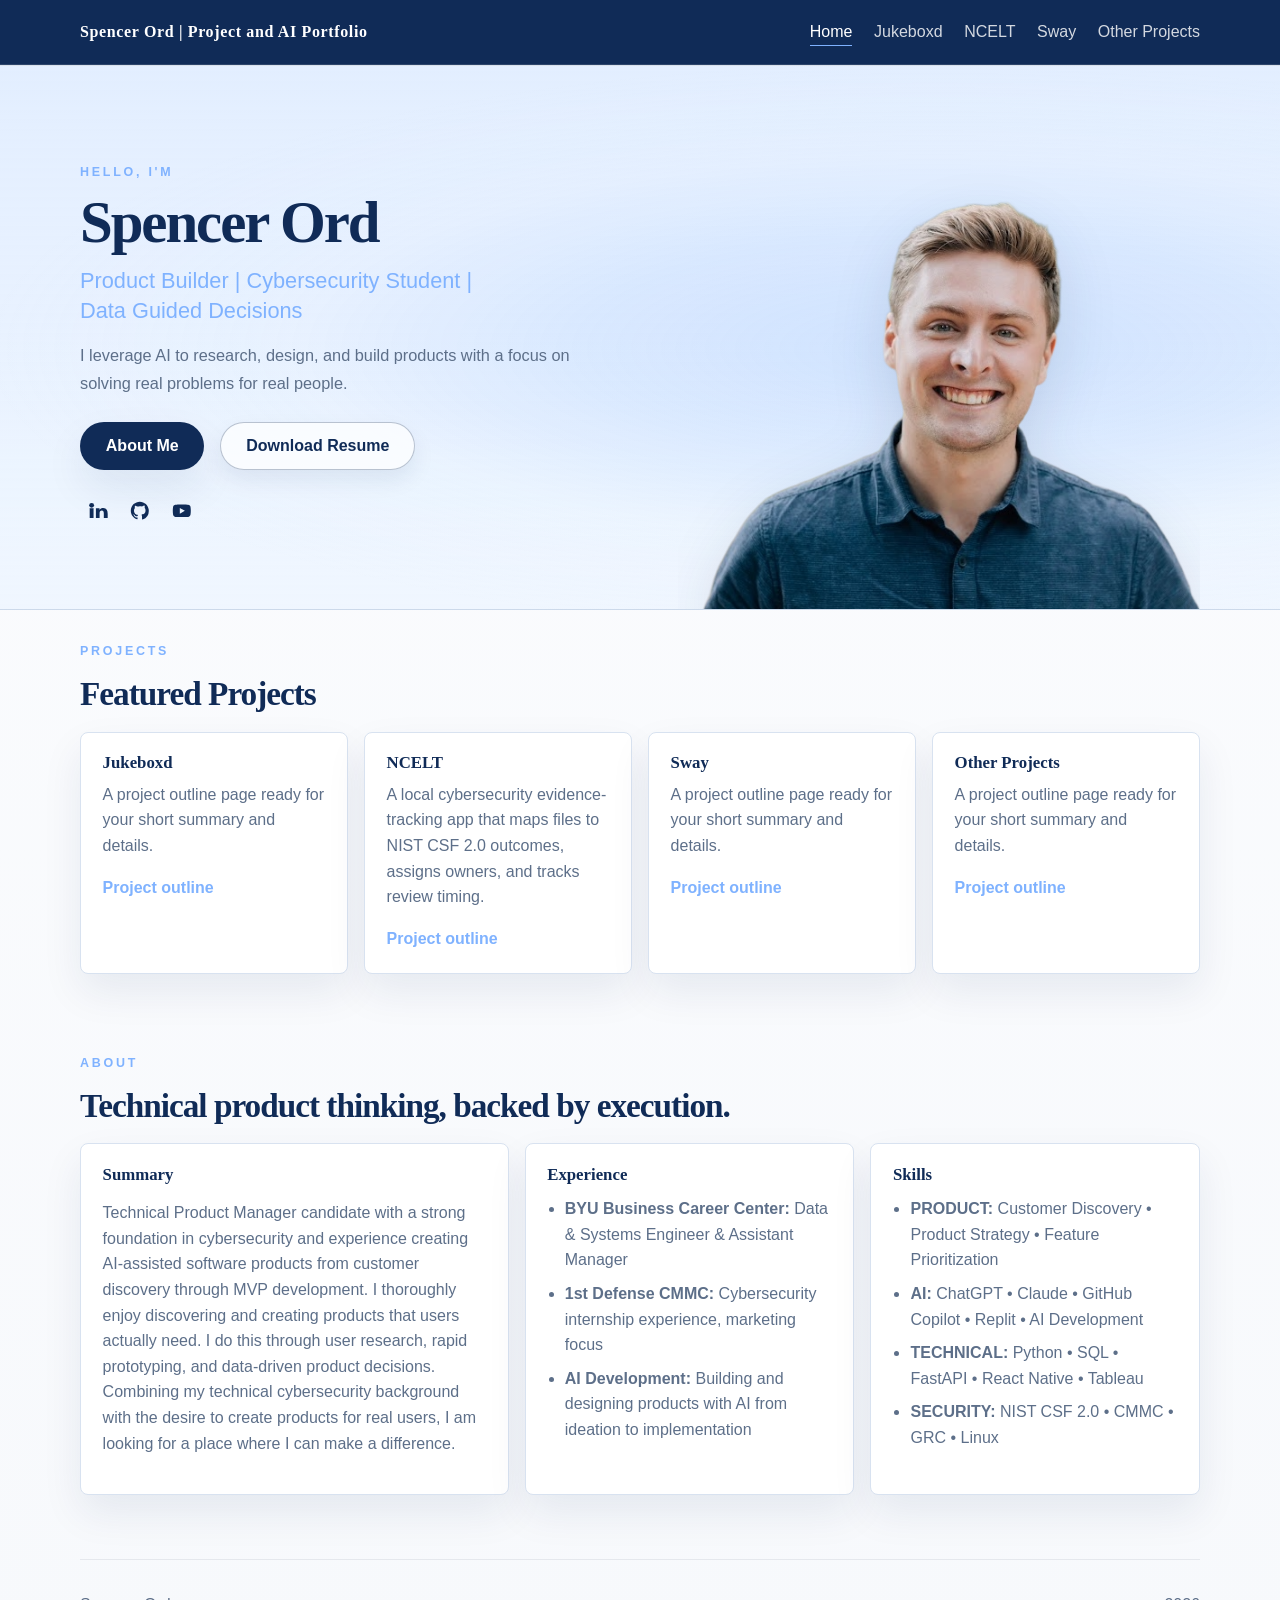
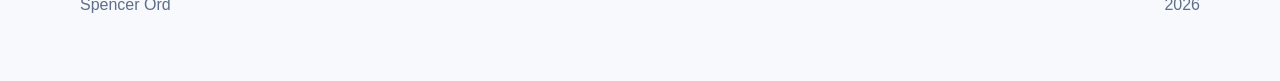
==== commit 9000362f: "2 projects in Other Projects setup" ====
--- a/index.html
+++ b/index.html
@@ -26,7 +26,7 @@
 					<a href="pages/jukeboxd.html">Jukeboxd</a>
 					<a href="pages/ncelt.html">NCELT</a>
 					<a href="pages/sway.html">Sway</a>
-					<a href="pages/misc.html">Misc</a>
+					<a href="pages/misc.html">Other Projects</a>
 				</nav>
 			</div>
 		</header>
@@ -90,7 +90,7 @@
 							<a class="card-link" href="pages/sway.html">Project outline</a>
 						</article>
 						<article class="card">
-							<h3>Misc</h3>
+							<h3>Other Projects</h3>
 							<p>A project outline page ready for your short summary and details.</p>
 							<a class="card-link" href="pages/misc.html">Project outline</a>
 						</article>
@@ -141,3 +141,4 @@
 		</footer>
 	</body>
 </html>
+
--- a/css/styles.css
+++ b/css/styles.css
@@ -732,6 +732,78 @@
   font-weight: 700;
 }
 
+
+.other-projects-list {
+  display: grid;
+  gap: var(--space-4);
+  margin-top: var(--space-4);
+}
+
+.other-project-card {
+  display: grid;
+  gap: 1rem;
+}
+
+.other-project-header {
+  display: grid;
+  gap: 0.25rem;
+}
+
+.other-project-grid {
+  display: grid;
+  grid-template-columns: repeat(2, minmax(0, 1fr));
+  gap: 1rem;
+  align-items: stretch;
+}
+
+.other-project-panel {
+  min-height: 13rem;
+}
+
+.other-project-panel p:last-child {
+  margin-bottom: 0;
+}
+.other-project-subgrid {
+  display: grid;
+  gap: 1rem;
+  margin-top: 0.85rem;
+  align-self: stretch;
+}
+
+.other-project-subgrid--bare {
+  margin-top: 0;
+}
+
+.other-project-subpanel {
+  padding: 1.35rem;
+  border: 1px solid var(--border);
+  border-radius: var(--radius);
+  background: var(--surface);
+  box-shadow: var(--shadow);
+}
+
+.other-project-subpanel p {
+  margin: 0.65rem 0 0;
+  color: var(--muted);
+}
+.other-project-panel h4,
+.other-project-subpanel h4 {
+  margin: 1rem 0 0;
+  color: var(--navy);
+  font-family: inherit;
+  font-size: 0.82rem;
+  line-height: 1.4;
+  letter-spacing: 0.08em;
+}
+
+.blank-field {
+  min-height: 6rem;
+  margin-top: 0.9rem;
+  border: 1px dashed var(--border);
+  border-radius: var(--radius);
+  background: linear-gradient(180deg, #ffffff 0%, #f6f9fe 100%);
+}
+
 .site-footer {
   padding: 1rem 0 2rem;
 }
@@ -747,7 +819,8 @@
   .project-grid,
   .about-grid,
   .project-dashboard-top,
-  .project-impact-grid {
+  .project-impact-grid,
+  .other-project-grid {
     grid-template-columns: 1fr;
   }
 
@@ -831,4 +904,12 @@
   .portrait-image {
     width: min(100%, 26rem);
   }
-}+}
+
+
+
+
+
+
+
+
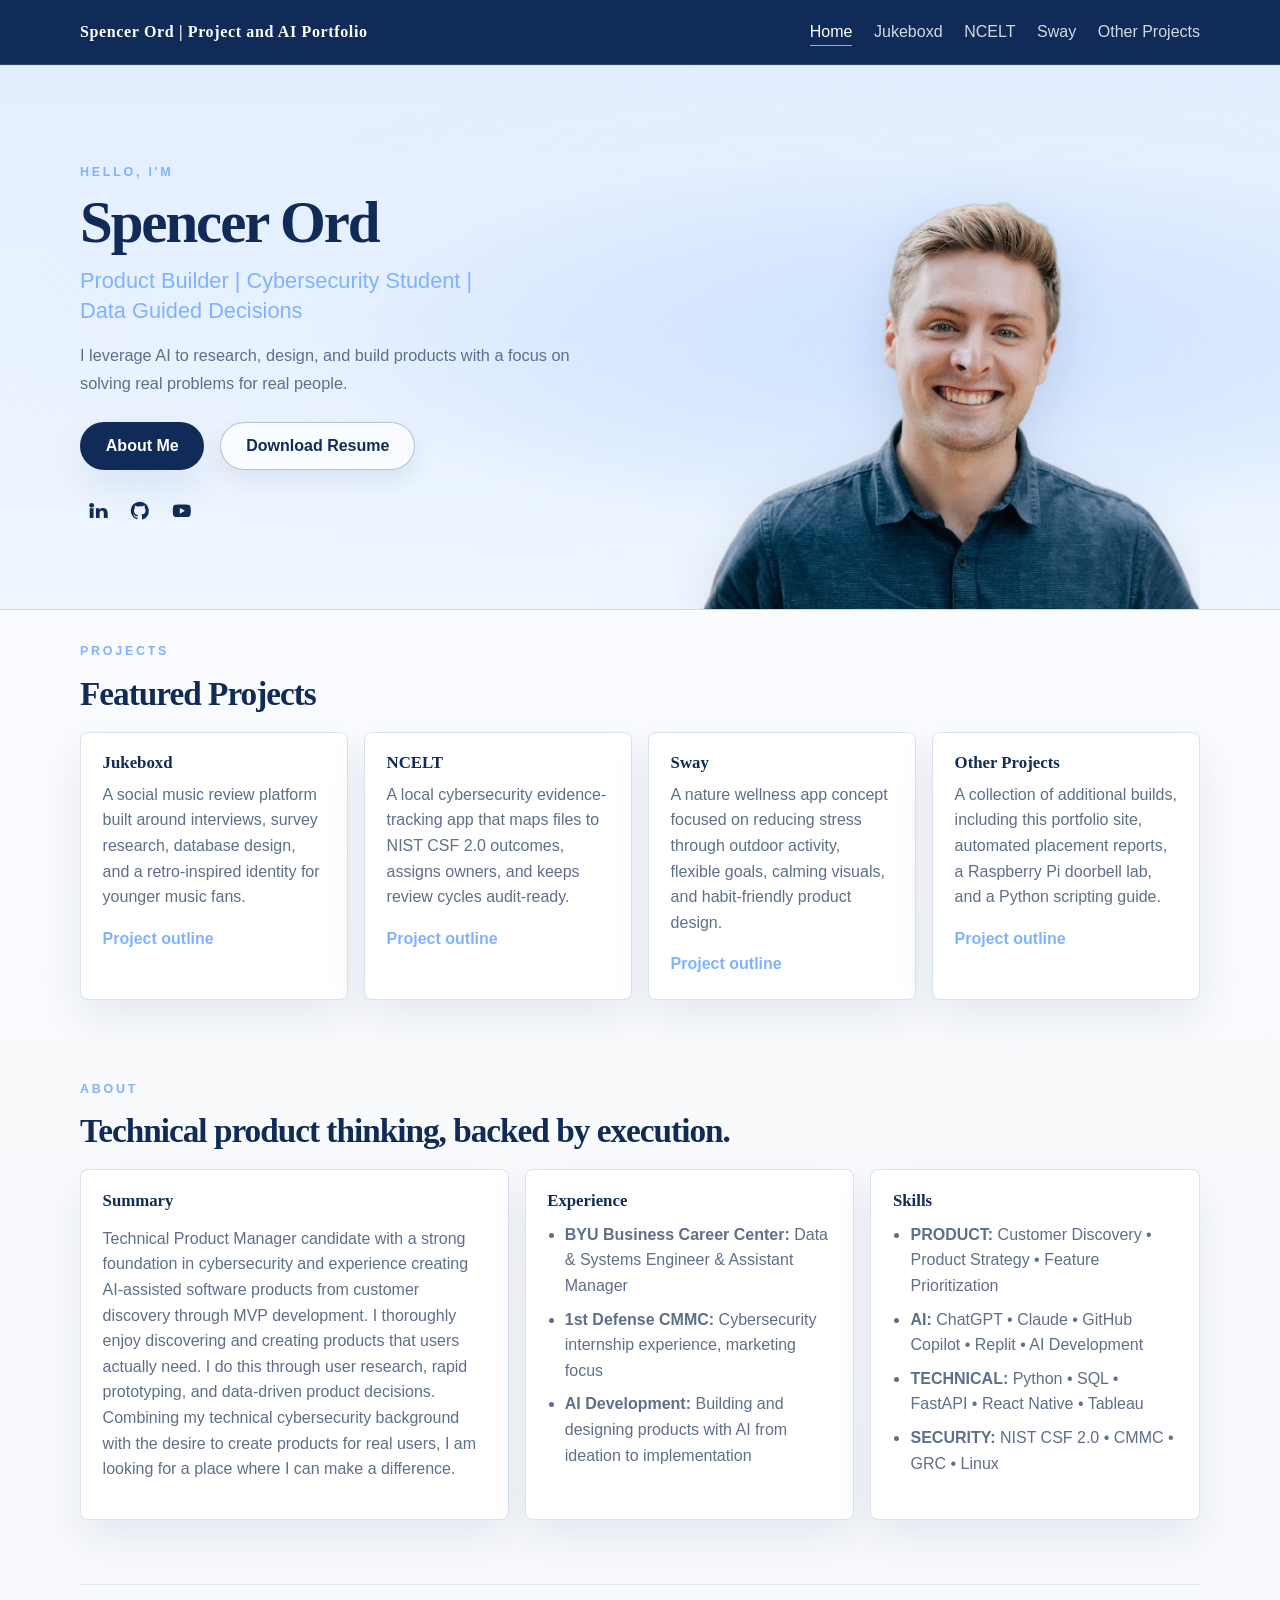
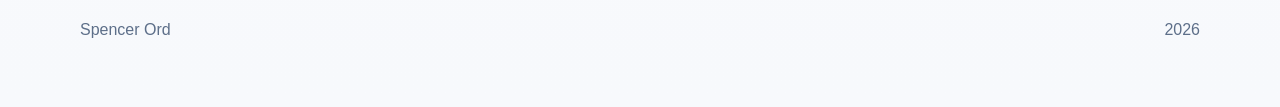
==== commit 1f12c351: "misc finished and essnetially everything complete except videos" ====
--- a/index.html
+++ b/index.html
@@ -4,7 +4,7 @@
 		<meta charset="UTF-8" />
 		<meta name="viewport" content="width=device-width, initial-scale=1.0" />
 		<title>Spencer Ord | Project and AI Portfolio</title>
-		<link rel="icon" type="image/x-icon" href="assets/img/favicon.png">
+		<link rel="icon" type="image/png" href="assets/img/favicon.png" />
 		<meta
 			name="description"
 			content="Spencer Ord's portfolio highlighting product building, cybersecurity, and product management."
@@ -76,22 +76,22 @@
 					<div class="project-grid">
 						<article class="card">
 							<h3>Jukeboxd</h3>
-							<p>A project outline page ready for your short summary and details.</p>
+							<p>A social music review platform built around interviews, survey research, database design, and a retro-inspired identity for younger music fans.</p>
 							<a class="card-link" href="pages/jukeboxd.html">Project outline</a>
 						</article>
 						<article class="card">
 							<h3>NCELT</h3>
-							<p>A local cybersecurity evidence-tracking app that maps files to NIST CSF 2.0 outcomes, assigns owners, and tracks review timing.</p>
+							<p>A local cybersecurity evidence-tracking app that maps files to NIST CSF 2.0 outcomes, assigns owners, and keeps review cycles audit-ready.</p>
 							<a class="card-link" href="pages/ncelt.html">Project outline</a>
 						</article>
 						<article class="card">
 							<h3>Sway</h3>
-							<p>A project outline page ready for your short summary and details.</p>
+							<p>A nature wellness app concept focused on reducing stress through outdoor activity, flexible goals, calming visuals, and habit-friendly product design.</p>
 							<a class="card-link" href="pages/sway.html">Project outline</a>
 						</article>
 						<article class="card">
 							<h3>Other Projects</h3>
-							<p>A project outline page ready for your short summary and details.</p>
+							<p>A collection of additional builds, including this portfolio site, automated placement reports, a Raspberry Pi doorbell lab, and a Python scripting guide.</p>
 							<a class="card-link" href="pages/misc.html">Project outline</a>
 						</article>
 					</div>
@@ -141,4 +141,3 @@
 		</footer>
 	</body>
 </html>
-
--- a/css/styles.css
+++ b/css/styles.css
@@ -535,6 +535,33 @@
   background: var(--surface);
 }
 
+.project-mini-nav {
+  display: flex;
+  flex-wrap: wrap;
+  gap: 0.75rem;
+  margin-top: 1rem;
+}
+
+.project-mini-nav a {
+  display: inline-flex;
+  align-items: center;
+  min-height: 2.5rem;
+  padding: 0 0.95rem;
+  border-radius: 999px;
+  border: 1px solid var(--border);
+  background: linear-gradient(180deg, #ffffff 0%, #f6f9fe 100%);
+  color: var(--navy);
+  font-weight: 700;
+  box-shadow: 0 10px 20px rgba(16, 43, 87, 0.06);
+  transition: transform 240ms ease, box-shadow 240ms ease, border-color 240ms ease;
+}
+
+.project-mini-nav a:hover {
+  transform: translateY(-1px);
+  box-shadow: var(--shadow-strong);
+  border-color: rgba(16, 43, 87, 0.24);
+}
+
 .project-dashboard {
   display: grid;
   gap: 1rem;
@@ -747,6 +774,7 @@
 .other-project-header {
   display: grid;
   gap: 0.25rem;
+  scroll-margin-top: 6.5rem;
 }
 
 .other-project-grid {
@@ -854,6 +882,15 @@
     padding-bottom: var(--space-2);
   }
 
+  .project-mini-nav {
+    gap: 0.5rem;
+  }
+
+  .project-mini-nav a {
+    width: 100%;
+    justify-content: center;
+  }
+
   .hero-portrait {
     min-height: 0;
     justify-content: center;
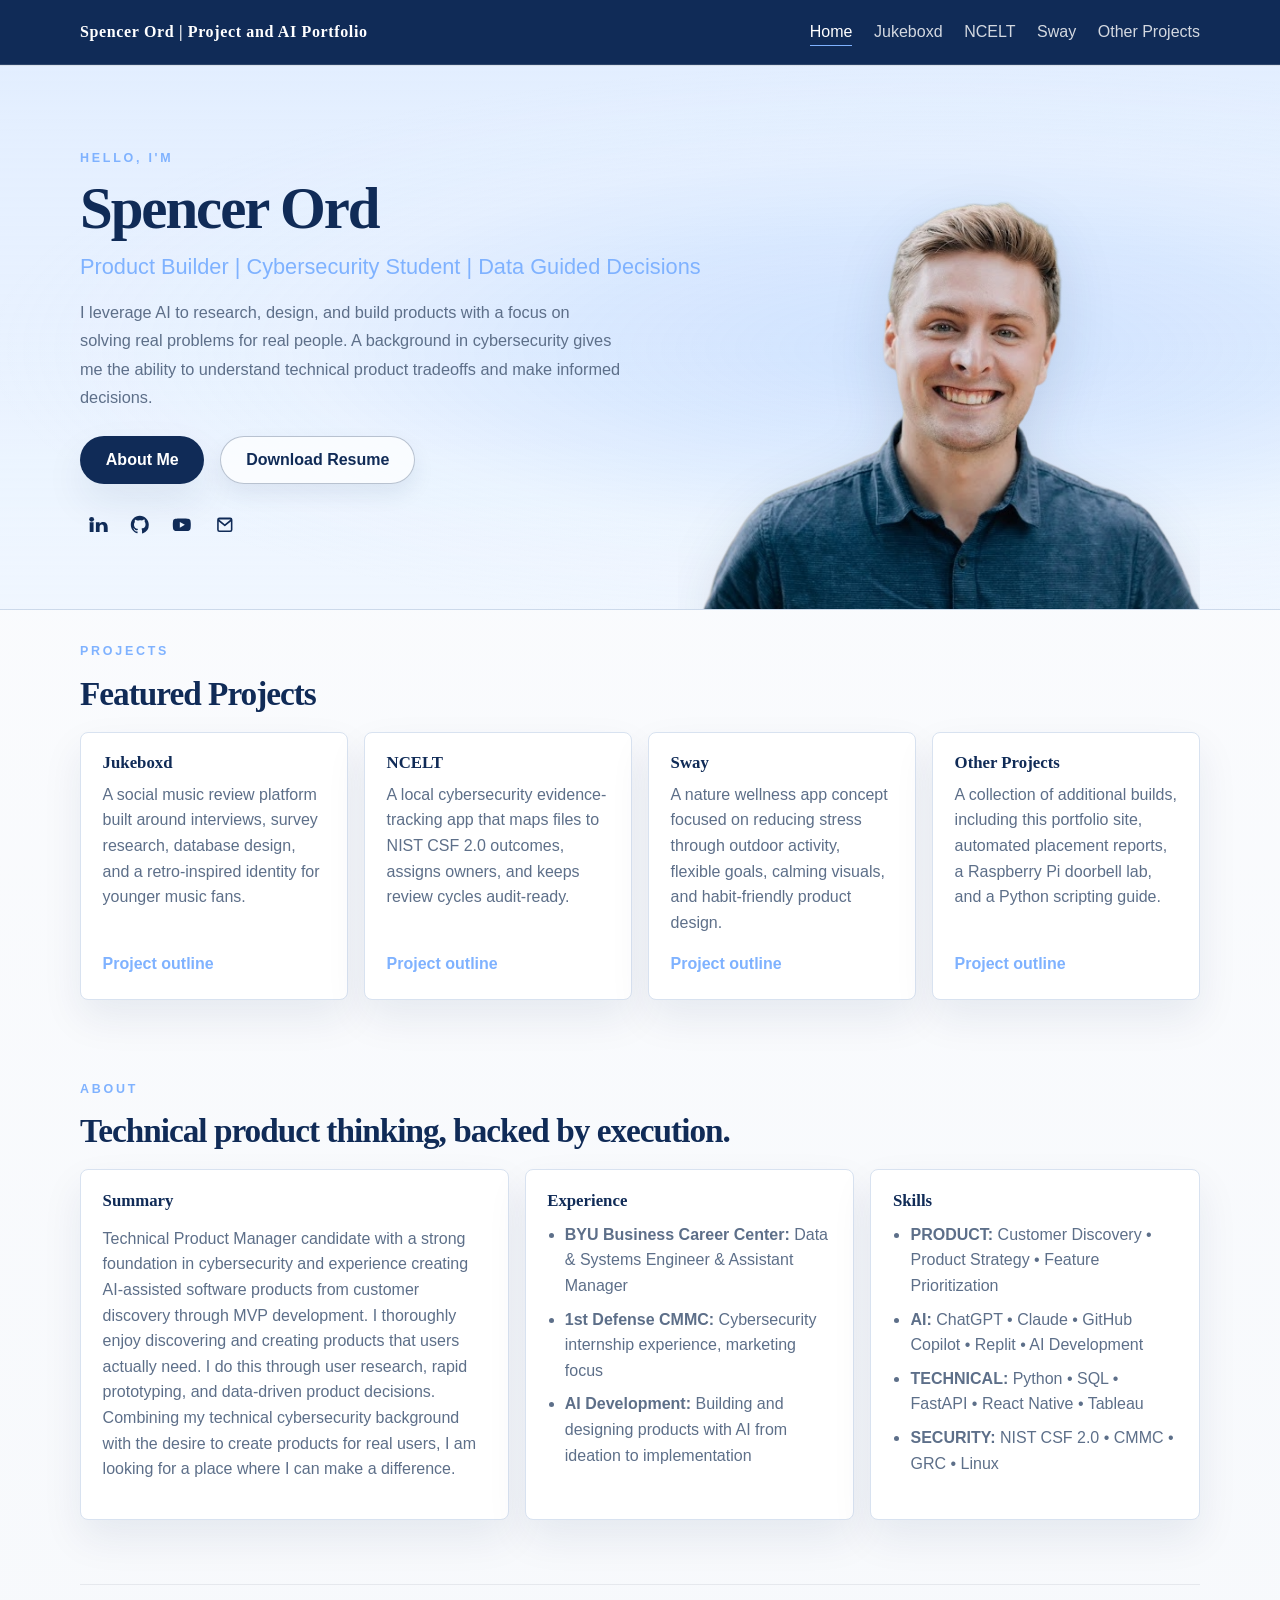
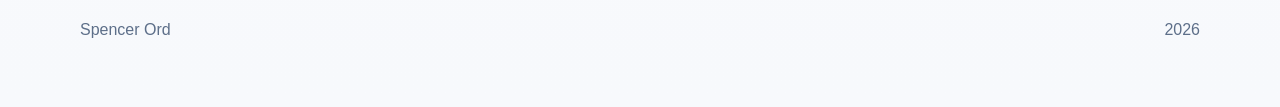
==== commit 908067b1: "first draft complete w videos" ====
--- a/index.html
+++ b/index.html
@@ -38,7 +38,7 @@
 						<p class="eyebrow">Hello, I'm</p>
 						<h1>Spencer Ord</h1>
 						<p class="hero-copy">Product Builder | Cybersecurity Student | Data Guided Decisions </p>
-						<p class="section-copy">I leverage AI to research, design, and build products with a focus on solving real problems for real people.</p>
+						<p class="section-copy">I leverage AI to research, design, and build products with a focus on solving real problems for real people. A background in cybersecurity gives me the ability to understand technical product tradeoffs and make informed decisions.</p>
 						<div class="hero-actions">
 							<a class="btn btn-primary" href="#about">About Me</a>
 							<a class="btn btn-secondary" href="assets/Spencer%20Ord%20Product%20Resume.docx">Download Resume</a>
@@ -56,6 +56,9 @@
 							</a>
 							<a href="https://www.youtube.com/@spencer-ord" aria-label="YouTube">
 								<svg viewBox="0 0 24 24" aria-hidden="true"><path d="M21.6 7.2a2.49 2.49 0 0 0-1.75-1.77C18.31 5 12 5 12 5s-6.31 0-7.85.43A2.49 2.49 0 0 0 2.4 7.2 26.06 26.06 0 0 0 2 12a26.06 26.06 0 0 0 .4 4.8 2.49 2.49 0 0 0 1.75 1.77C5.69 19 12 19 12 19s6.31 0 7.85-.43a2.49 2.49 0 0 0 1.75-1.77A26.06 26.06 0 0 0 22 12a26.06 26.06 0 0 0-.4-4.8ZM9.8 15.2V8.8L15.4 12Z"/></svg>
+							</a>
+							<a href="mailto:sord0250@gmail.com" aria-label="Email">
+								<svg viewBox="0 0 24 24" aria-hidden="true"><path d="M3.5 6.5A2.5 2.5 0 0 1 6 4h12a2.5 2.5 0 0 1 2.5 2.5v11A2.5 2.5 0 0 1 18 20H6a2.5 2.5 0 0 1-2.5-2.5v-11Zm2.1-.25 6.4 5.28 6.4-5.28A.87.87 0 0 0 18 6H6a.87.87 0 0 0-.4.1Zm13.15 2.02-6.2 5.11a.86.86 0 0 1-1.1 0l-6.2-5.11v9.23c0 .41.34.75.75.75h12c.41 0 .75-.34.75-.75V8.27Z"/></svg>
 							</a>
 						</div>
 					</div>
--- a/css/styles.css
+++ b/css/styles.css
@@ -334,11 +334,12 @@
 }
 
 .hero-copy {
-  max-width: 36ch;
+  max-width: none;
   font-size: clamp(1.18rem, 2vw, 1.36rem);
   line-height: 1.35;
   margin: 0.75rem 0 0;
   color: var(--light-blue);
+  white-space: nowrap;
 }
 
 .section-copy {
@@ -406,6 +407,11 @@
   padding: 1.35rem;
 }
 
+.card {
+  display: flex;
+  flex-direction: column;
+}
+
 .hero-portrait {
   position: relative;
   background: transparent;
@@ -446,7 +452,9 @@
 
 .card .card-link {
   display: inline-flex;
-  margin-top: 1rem;
+  align-self: flex-start;
+  margin-top: auto;
+  padding-top: 1rem;
   color: var(--light-blue);
   font-weight: 700;
 }
@@ -759,6 +767,14 @@
   font-weight: 700;
 }
 
+
+.project-summary iframe {
+  display: block;
+  width: min(100%, 560px);
+  aspect-ratio: 16 / 9;
+  height: auto;
+  margin: 1rem auto 0;
+}
 
 .other-projects-list {
   display: grid;
@@ -921,6 +937,10 @@
     padding-top: var(--space-3);
   }
 
+  .hero-copy {
+    white-space: normal;
+  }
+
   h1 {
     font-size: clamp(2.35rem, 13vw, 3.2rem);
   }
